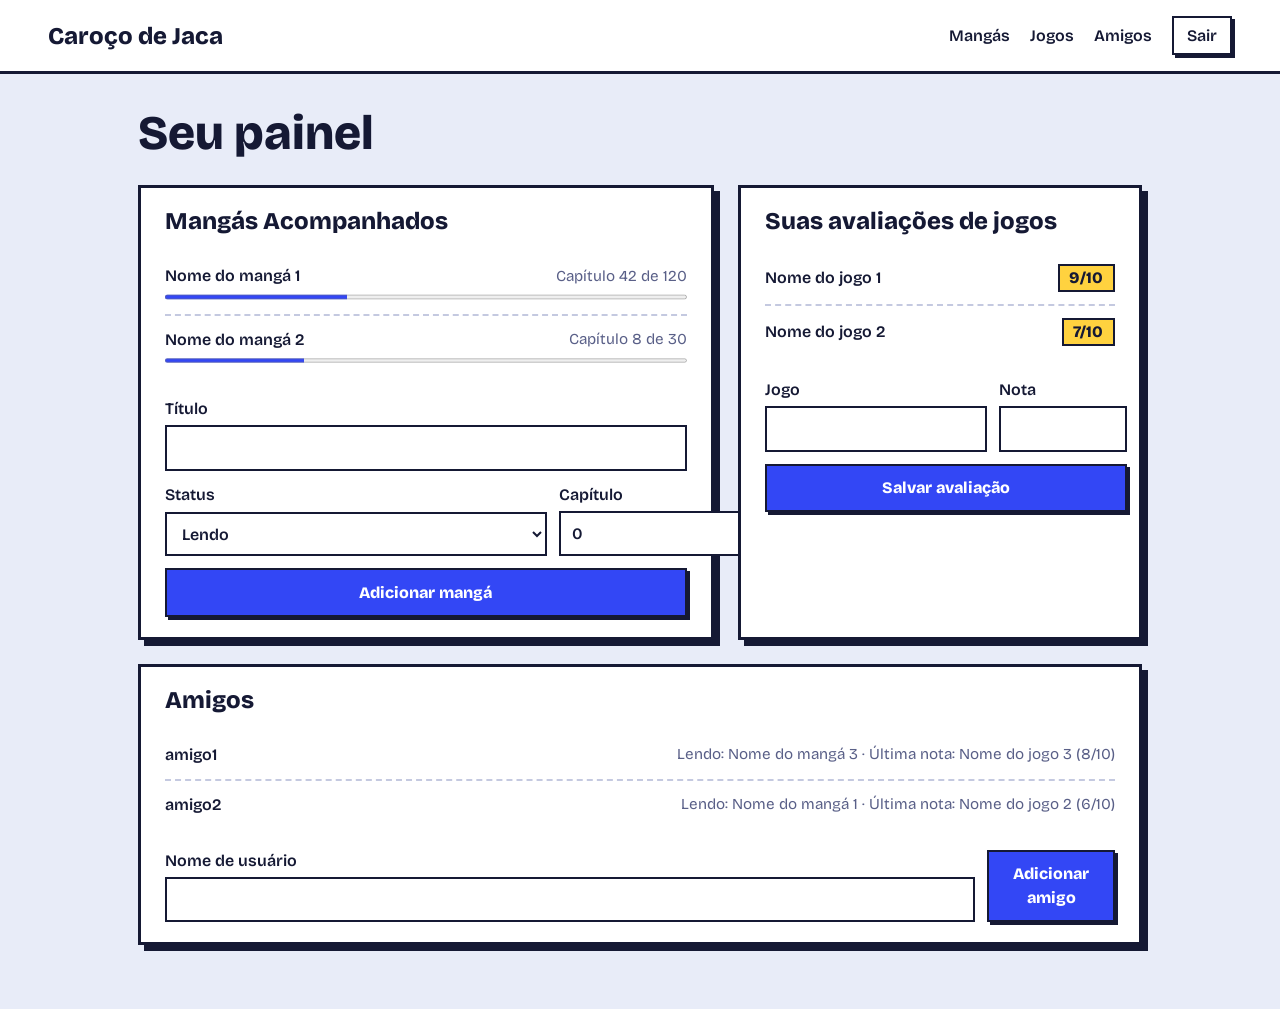
==== index.html @ bbdecb2d "Primeira versão" ====
<!DOCTYPE html>
<html lang="pt-BR">
<head>
  <meta charset="UTF-8">
  <meta name="viewport" content="width=device-width, initial-scale=1">
  <title>Roda de amigos</title>
  <link rel="stylesheet" href="style.css">
</head>
<body>
  <header class="topo">
    <a class="marca" href="index.html">Caroço de Jaca</a>
    <nav>
      <a href="#mangas">Mangás</a>
      <a href="#jogos">Jogos</a>
      <a href="#amigos">Amigos</a>
      <a class="botao sair" href="login.html">Sair</a>
    </nav>
  </header>

  <main class="grade">
    <h1 style="grid-column: 1 / -1; margin: 0;">Seu painel</h1>

    <!-- MANGÁS -->
    <section class="quadro mangas" id="mangas">
      <h2>Mangás Acompanhados</h2>

      <!-- BACKEND: gerar um <li> por mangá do usuário -->
      <ul class="lista">
        <li>
          <span class="titulo">Nome do mangá 1</span>
          <span class="detalhe">Capítulo 42 de 120</span>
          <progress max="120" value="42"></progress>
        </li>
        <li>
          <span class="titulo">Nome do mangá 2</span>
          <span class="detalhe">Capítulo 8 de 30</span>
          <progress max="30" value="8"></progress>
        </li>
      </ul>
      <!-- Estado vazio (mostrar quando a lista não tiver itens):
      <p class="vazio">Você ainda não acompanha nenhum mangá. Adicione o primeiro abaixo.</p> -->

      <form action="/mangas" method="post">
        <label>Título
          <input type="text" name="titulo" required>
        </label>
        <div class="linha">
          <label>Status
            <select name="status">
              <option value="lendo">Lendo</option>
              <option value="quero_ler">Quero ler</option>
              <option value="concluido">Concluído</option>
            </select>
          </label>
          <label>Capítulo
            <input type="number" name="capitulo" min="0" value="0">
          </label>
        </div>
        <button class="botao" type="submit">Adicionar mangá</button>
      </form>
    </section>

    <!-- JOGOS -->
    <section class="quadro jogos" id="jogos">
      <h2>Suas avaliações de jogos</h2>

      <!-- BACKEND: gerar um <li> por avaliação -->
      <ul class="lista">
        <li>
          <span class="titulo">Nome do jogo 1</span>
          <span class="nota">9/10</span>
        </li>
        <li>
          <span class="titulo">Nome do jogo 2</span>
          <span class="nota">7/10</span>
        </li>
      </ul>
      <!-- Estado vazio:
      <p class="vazio">Nenhuma avaliação ainda. Avalie um jogo abaixo.</p> -->

      <form action="/jogos" method="post">
        <div class="linha">
          <label>Jogo
            <input type="text" name="jogo" required>
          </label>
          <label>Nota
            <input type="number" name="nota" min="0" max="10" step="0.5" required>
          </label>
        </div>
        <button class="botao" type="submit">Salvar avaliação</button>
      </form>
    </section>

    <!-- AMIGOS -->
    <section class="quadro amigos" id="amigos">
      <h2>Amigos</h2>

      <!-- BACKEND: gerar um <li> por amigo, com o que ele está lendo e jogando -->
      <ul class="lista">
        <li>
          <span class="titulo">amigo1</span>
          <span class="detalhe">Lendo: Nome do mangá 3 · Última nota: Nome do jogo 3 (8/10)</span>
        </li>
        <li>
          <span class="titulo">amigo2</span>
          <span class="detalhe">Lendo: Nome do mangá 1 · Última nota: Nome do jogo 2 (6/10)</span>
        </li>
      </ul>
      <!-- Estado vazio:
      <p class="vazio">Você ainda não tem amigos aqui. Procure alguém pelo nome de usuário.</p> -->

      <form action="/amizades" method="post">
        <div class="linha">
          <label>Nome de usuário
            <input type="text" name="usuario" required>
          </label>
          <button class="botao" type="submit" style="align-self: end;">Adicionar amigo</button>
        </div>
      </form>
    </section>
  </main>
</body>
</html>
---- style.css ----
@import url("https://fonts.googleapis.com/css2?family=Bricolage+Grotesque:wght@400;600;800&display=swap");

:root {
  --fundo: #e8ecf8;
  --tinta: #151934;
  --papel: #ffffff;
  --cobalto: #3347f5;
  --sol: #ffd23f;
  --suave: #5a6088;
  --borda: 3px solid var(--tinta);
}

* { box-sizing: border-box; }

body {
  margin: 0;
  background: var(--fundo);
  color: var(--tinta);
  font-family: "Bricolage Grotesque", system-ui, sans-serif;
  line-height: 1.5;
}

a { color: inherit; }
:focus-visible { outline: 3px solid var(--cobalto); outline-offset: 2px; }

/* topo */
.topo {
  display: flex; flex-wrap: wrap; gap: 1rem;
  align-items: center; justify-content: space-between;
  padding: 1rem clamp(1rem, 4vw, 3rem);
  background: var(--papel); border-bottom: var(--borda);
}
.marca { font-weight: 800; font-size: 1.5rem; text-decoration: none; }
.topo nav { display: flex; gap: 1.25rem; align-items: center; }
.topo nav a { font-weight: 600; text-decoration: none; }
.topo nav a:hover { text-decoration: underline; text-underline-offset: 4px; }

/* grade de quadros, como página de mangá */
.grade {
  display: grid; grid-template-columns: repeat(12, 1fr); gap: 1.5rem;
  max-width: 1100px; margin: 0 auto; padding: 2rem clamp(1rem, 4vw, 3rem) 4rem;
}
.quadro {
  background: var(--papel); border: var(--borda);
  box-shadow: 6px 6px 0 var(--tinta); padding: 1.25rem 1.5rem;
}
.quadro.mangas { grid-column: span 7; }
.quadro.jogos { grid-column: span 5; }
.quadro.amigos { grid-column: span 12; }

h1, h2 { margin: 0 0 1rem; line-height: 1.15; }
h1 { font-size: clamp(2rem, 5vw, 3rem); font-weight: 800; }
h2 { font-size: 1.5rem; font-weight: 800; }

.vazio { color: var(--suave); margin: 0 0 1rem; }

/* listas */
.lista { list-style: none; margin: 0 0 1.25rem; padding: 0; }
.lista li {
  display: flex; flex-wrap: wrap; gap: 0.25rem 1rem;
  align-items: center; justify-content: space-between;
  padding: 0.75rem 0; border-bottom: 2px dashed #c4c9e0;
}
.lista li:last-child { border-bottom: 0; }
.titulo { font-weight: 600; }
.detalhe { color: var(--suave); font-size: 0.95rem; }
.lista progress { width: 100%; height: 0.6rem; accent-color: var(--cobalto); }

.nota {
  background: var(--sol); border: 2px solid var(--tinta);
  font-weight: 800; padding: 0 0.6rem; min-width: 3.2rem; text-align: center;
}

/* formulários */
form { display: grid; gap: 0.75rem; }
label { display: grid; gap: 0.25rem; font-weight: 600; }
input, select {
  font: inherit; color: inherit; padding: 0.55rem 0.7rem;
  background: var(--papel); border: 2px solid var(--tinta); border-radius: 0;
}
.linha { display: grid; grid-template-columns: 1fr 8rem; gap: 0.75rem; }

.botao {
  font: inherit; font-weight: 800; cursor: pointer; padding: 0.65rem 1rem;
  background: var(--cobalto); color: #fff;
  border: 2px solid var(--tinta); box-shadow: 3px 3px 0 var(--tinta);
}
.botao:hover { transform: translate(-1px, -1px); box-shadow: 4px 4px 0 var(--tinta); }
.botao:active { transform: translate(2px, 2px); box-shadow: 1px 1px 0 var(--tinta); }
.botao.sair { background: var(--papel); color: var(--tinta); padding: 0.35rem 0.8rem; }

/* login */
.centro { min-height: 100vh; display: grid; place-items: center; padding: 1.5rem; }
.login { width: min(100%, 26rem); display: grid; gap: 2rem; }
.login .quadro { box-shadow: 8px 8px 0 var(--cobalto); }

@media (max-width: 800px) {
  .quadro.mangas, .quadro.jogos, .quadro.amigos { grid-column: 1 / -1; }
}

@media (prefers-reduced-motion: reduce) {
  .botao { transition: none; }
  .botao:hover, .botao:active { transform: none; }
}
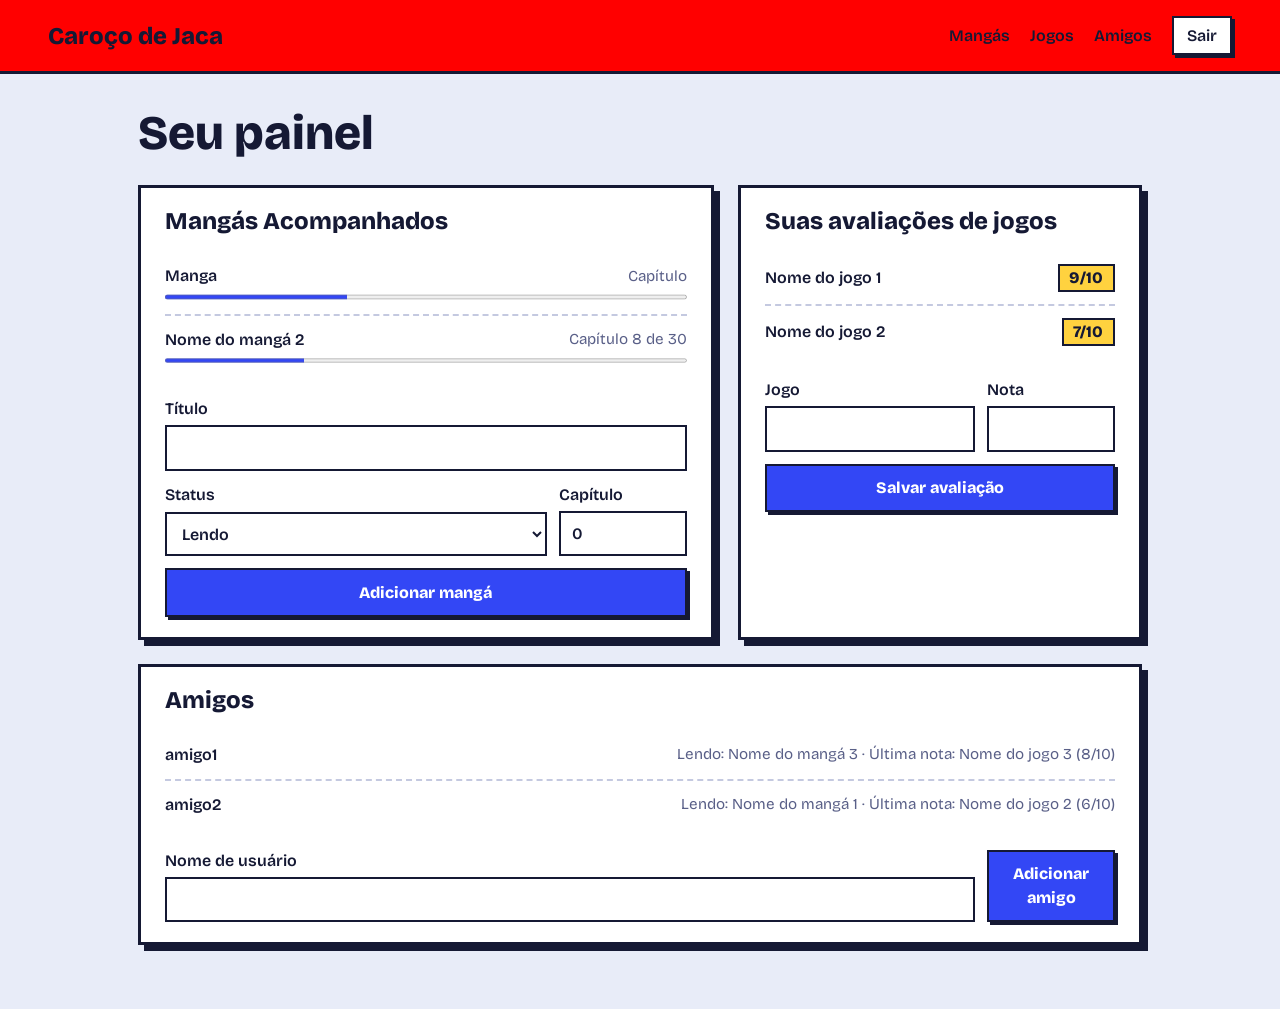
==== commit 38f0be52: "Busca de manga na API do anlist" ====
--- a/index.html
+++ b/index.html
@@ -27,8 +27,8 @@
       <!-- BACKEND: gerar um <li> por mangá do usuário -->
       <ul class="lista">
         <li>
-          <span class="titulo">Nome do mangá 1</span>
-          <span class="detalhe">Capítulo 42 de 120</span>
+          <span class="titulo">Manga</span>
+          <span class="detalhe">Capítulo</span>
           <progress max="120" value="42"></progress>
         </li>
         <li>
--- a/style.css
+++ b/style.css
@@ -28,7 +28,7 @@
   display: flex; flex-wrap: wrap; gap: 1rem;
   align-items: center; justify-content: space-between;
   padding: 1rem clamp(1rem, 4vw, 3rem);
-  background: var(--papel); border-bottom: var(--borda);
+  background: red; border-bottom: var(--borda);
 }
 .marca { font-weight: 800; font-size: 1.5rem; text-decoration: none; }
 .topo nav { display: flex; gap: 1.25rem; align-items: center; }
@@ -74,9 +74,12 @@
 /* formulários */
 form { display: grid; gap: 0.75rem; }
 label { display: grid; gap: 0.25rem; font-weight: 600; }
+
 input, select {
   font: inherit; color: inherit; padding: 0.55rem 0.7rem;
   background: var(--papel); border: 2px solid var(--tinta); border-radius: 0;
+  width: 100%;
+  min-width: 0;
 }
 .linha { display: grid; grid-template-columns: 1fr 8rem; gap: 0.75rem; }
 
